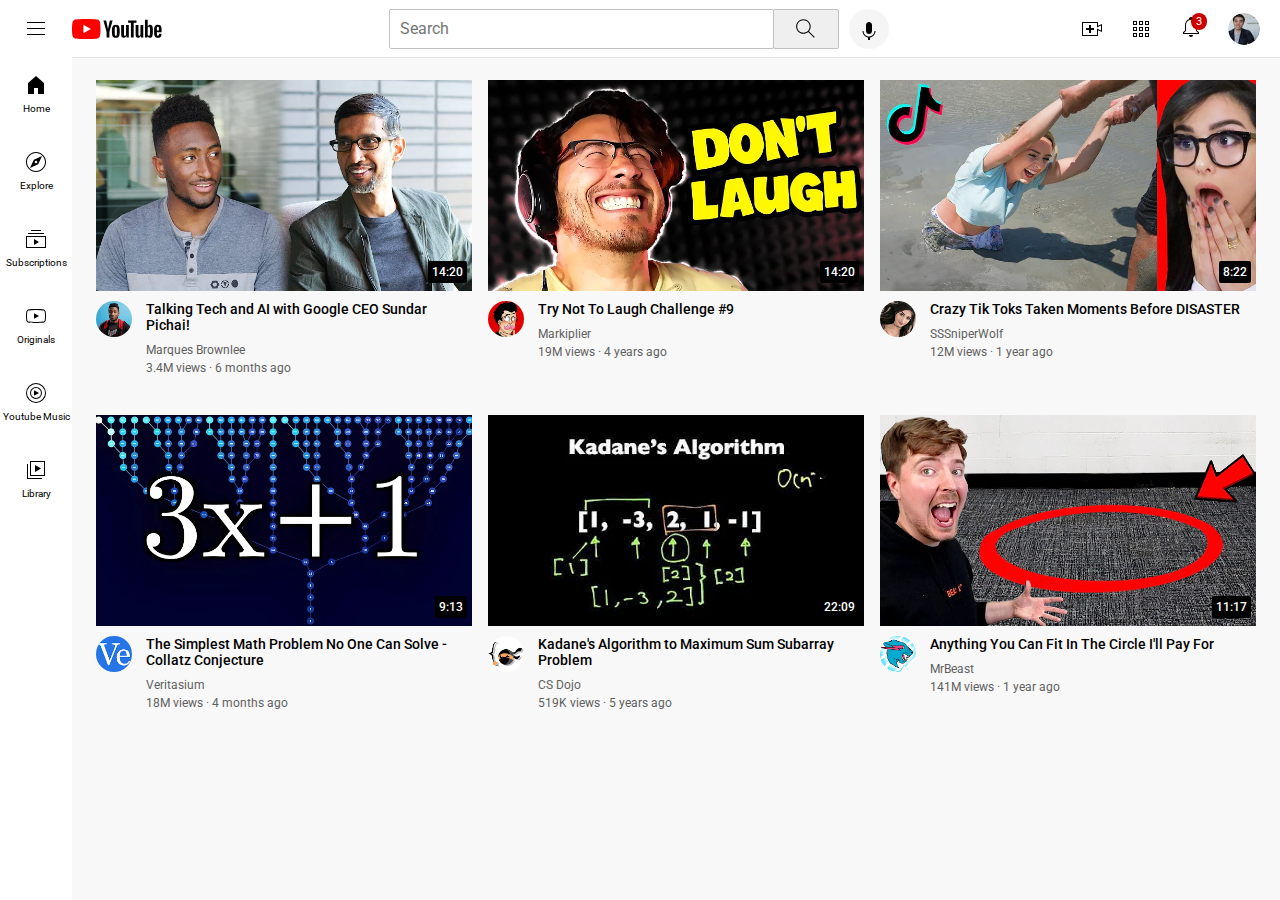
==== index.html @ e8c3b72e "Rename youtube.html to index.html" ====
<!DOCTYPE html>
<html lang="en">

<head>
  <title>Youtube.com clone</title>

  <link rel="preconnect" href="https://fonts.googleapis.com">
  <link rel="preconnect" href="https://fonts.gstatic.com" crossorigin>
  <link href="https://fonts.googleapis.com/css2?
    family=Montserrat:wght@400;700&family=Roboto:wght@400;500;700&display=swap" rel="stylesheet">
  <link rel="stylesheet" href="styles/video.css">
  <link rel="stylesheet" href="styles/header.css">
  <link rel="stylesheet" href="styles/general.css">
  <link rel="stylesheet" href="styles/sidebar.css">
</head>

<body>
  <div class="header">
    <div class="left-section">
      <img class="hamburger-menu" src="icons/hamburger-menu.svg">
      <img class="youtube-logo" src="icons/youtube-logo.svg">
    </div>

    <div class="sidebar">
      <div class="sidebar-link">
        <img src="icons/home.svg">
      <div>Home</div>
      </div>
      <div class="sidebar-link">
        <img src="icons/explore.svg">
        <div>Explore</div>
      </div>
      <div class="sidebar-link">
        <img src="icons/subscriptions.svg">
        <div>Subscriptions</div>
      </div>
      <div class="sidebar-link">
        <img src="icons/originals.svg">
        <div>Originals</div>
      </div>
      <div class="sidebar-link">
        <img src="icons/youtube-music.svg">
        <div>Youtube Music</div>
      </div>
      <div class="sidebar-link">
        <img src="icons/library.svg">
        <div>Library</div>
      </div>
    </div>

    <div class="middle-section">
      <input class="search-bar" placeholder="Search" type="text">
      <button class="search-button">
        <img class="search-icon" src="icons/search.svg">
        <div class="toolTip">Search</div>
      </button>

      <button class="voice-search-button">
        <img class="voice-search-icon" src="icons/voice-search-icon.svg">
        <div class="toolTip">Search with your voice</div>
      </button>

    </div>
    <divc class="right-section">

      <div class="upload-icon-container">
        <img class="upload-icons" src="icons/upload.svg">
        <div class="toolTip">Create</div>
      </div>
      
      <div class="youtube-apps">
        <img class="youtube-apps-icons" src="icons/youtube-apps.svg">
        <div class="toolTip">Youtube apps</div>
      </div>
     

      <div class="notifications-icon-container">
        <img class="notifications-icon" src="icons/notifications.svg">
        <div class="toolTip">Notifications</div>
        <div class="notifications-count">3</div>
      </div>

      <img class="current-user-picture" src="channel-picture/my-channel.jpeg">
  </div>

  <div class="video-grid">

    <div class="video-preview">

      <div class="thumbnail-row">
        <img class="thumbnail" src="thumbnails/thumbnail-1.webp">
        <div class="video-time">14:20</div>
      </div>


      <div class="video-info-grid">
        <div class="channel-picture">
          <img class="profile-picture" src="channel-picture/channel-1.jpeg">
        </div>
        <div class="video-info">
          <p class="Video-title">
            Talking Tech and AI with Google CEO Sundar Pichai!
          </p>
          <p class="video-author">Marques Brownlee

          </p>
          <p class="video-stats">3.4M views &#183; 6 months ago
          </p>
        </div>
      </div>
    </div>

    <div class="video-preview">

      <div class="thumbnail-row">
        <img class="thumbnail" src="thumbnails/thumbnail-2.webp">
        <div class="video-time">14:20</div>
      </div>
      <div class="video-info-grid">

        <div class="channel-picture">
          <img class="profile-picture" src="thumbnails/channel-2.jpeg">
        </div>

        <div class="video-info">
          <p class="Video-title">
            Try Not To Laugh Challenge #9
          </p>
          <p class="video-author">Markiplier

          </p>
          <p class="video-stats">19M views &#183; 4 years ago
          </p>
        </div>
      </div>
    </div>

    <div class="video-preview">

      <div class="thumbnail-row">
        <img class="thumbnail" src="thumbnails/thumbnail-3.webp">
        <div class="video-time">8:22</div>
      </div>

      <div class="video-info-grid">
        <div class="channel-picture">
          <img class="profile-picture" src="channel-picture/channel-3.jpeg">
        </div>
        <div class="video-info">
          <p class="Video-title">
            Crazy Tik Toks Taken Moments Before DISASTER
          </p>
          <p class="video-author">SSSniperWolf

          </p>
          <p class="video-stats">12M views &#183; 1 year ago
          </p>
        </div>
      </div>
    </div>

    <div class="video-preview">

      <div class="thumbnail-row">
        <img class="thumbnail" src="thumbnails/thumbnail-4.webp">
        <div class="video-time">9:13</div>
      </div>
      <div class="video-info-grid">

        <div class="channel-picture">
          <img class="profile-picture" src="channel-picture/channel-4.jpeg">
        </div>

        <div class="video-info">
          <p class="Video-title">
            The Simplest Math Problem No One Can Solve - Collatz Conjecture
          </p>
          <p class="video-author">Veritasium

          </p>
          <p class="video-stats">18M views &#183; 4 months ago
          </p>
        </div>
      </div>
    </div>

    <div class="video-preview">

      <div class="thumbnail-row">
        <img class="thumbnail" src="thumbnails/thumbnail-5.webp">
        <div class="video-time">22:09</div>
      </div>

      <div class="video-info-grid">
        <div class="channel-picture">
          <img class="profile-picture" src="channel-picture/channel-5.jpeg">
        </div>
        <div class="video-info">
          <p class="Video-title">
            Kadane's Algorithm to Maximum Sum Subarray Problem
          </p>
          <p class="video-author">CS Dojo

          </p>
          <p class="video-stats">519K views &#183; 5 years ago
          </p>
        </div>
      </div>
    </div>

    <div class="video-preview">

      <div class="thumbnail-row">
        <img class="thumbnail" src="thumbnails/thumbnail-6.webp">
        <div class="video-time">11:17</div>
      </div>
      <div class="video-info-grid">

        <div class="channel-picture">
          <img class="profile-picture" src="channel-picture/channel-6.jpeg">
        </div>

        <div class="video-info">
          <p class="Video-title">
            Anything You Can Fit In The Circle I&#39;ll Pay For
          </p>
          <p class="video-author">MrBeast

          </p>
          <p class="video-stats">141M views &#183; 1 year ago
          </p>
        </div>
      </div>
    </div>


  </div>


</body>

</html>
---- styles/video.css ----
.thumbnail {
  width: 100%;
  display: block;
}


.Video-title {
  text-decoration: none;
  margin-top: 0;
  color: black;
  font-size: 14px;
  font-weight: 500;
  line-height: 16px;
  margin-bottom: 10px;
}

.Video-title2 {
  text-decoration: none;
  margin-top: 12px;
  color: black;
  font-size: 14px;
  font-weight: 500;
  line-height: 16px;
  margin-bottom: 14px;
}



.video-info-grid {
  display: grid;
  grid-template-columns: 50px 1fr;

}

.channel-picture {

  vertical-align: top;

}

.profile-picture {
  width: 36px;
  border-radius: 50px;
}

.thumbnail-row {
  margin-bottom: 10px;
  position: relative;
}

.video-stats {
  font-size: 12px;
  color: rgb(96, 96, 96);
}

.video-author {
  font-size: 12px;
  color: rgb(96, 96, 96);
  margin-bottom: 4px;
}

.video-grid {
  display: grid;
  grid-template-columns: 1fr 1fr 1fr;
  column-gap: 16px;
  row-gap: 40px;
}
@media (max-width: 750px){
.video-grid{
  grid-template-columns: 1fr 1fr;
}

}

.video-time{
  font-family: Roboto, Arial;
  font-size: 12px;
  font-weight: 500;
  padding-left: 4px;
  padding-right: 4px;
  padding-top: 4px;
  border-radius: 2px;
  padding-bottom: 4px;
  background-color: black;
  color: white;
  position: absolute;
  bottom: 8px;
  right: 5px;
}
---- styles/header.css ----
.header{
  height: 57px;
  display: flex;
  flex-direction: row;
  justify-content: space-between;
  z-index: 100;

  position: fixed;
  top: 0;
  left: 0;
  right: 0;
  background-color: white;
  border-bottom-width: 1px;
  border-bottom-style: solid;
  border-bottom-color: rgb(228 , 228, 228); 
}
.left-section{
  align-items: center;
  display: flex;
 
}
.middle-section{
  flex: 1;
  text-align: center;
  margin-left: 70px;
  max-width: 500px;
  align-items: center;
  display: flex;
}
.right-section{
  width: 180px;
  margin-left: 35px;
  margin-right: 20px;
  display: flex;
  align-items: center;
  justify-content: space-between;
  flex-shrink: 0;
}
.hamburger-menu {
  height: 24px;
  margin-right: 24px;
  margin-left:  24px;

}
.youtube-logo{
  height: 20px;
}
.search-bar{
flex: 1;
height: 36px;
padding-left: 10px;
font-size: 16px;
border-width: 1px;
border-style: solid;
border-color: rgb(192, 192, 192);
border-radius: 2px;
box-shadow: inset 1px 2px 3px rgba(0,0,0,0.05 green, blue, alpha);
width: 0;
}
.search-bar::placeholder{
  font-family:  Roboto, Arial;
  font-size: 16px;
}
.search-icon{
  height: 25px; 
}

.search-button{
  height: 40px;
  width: 66px;
  border-color: rgb(192, 192, 192);
  border-style: solid;
  box-shadow: inset 1px 2px 3px rgba(0,0,0,0.05 green, blue, alpha);
  border-width: 1px;
  border-radius: 2px;
  margin-left: -1px;
  margin-right: 10px;
  position: relative;
}


.voice-search-button{
  height: 40px;
  width: 40px;
  border-radius: 20px;
  border: none;
  background-color: rgb(245, 245, 245);
}

.voice-search-icon{
  height: 24px;
  margin-top: 4px;
 }

 .upload-icons{
  height: 24px;
 }
 .youtube-apps-icons{
  height: 24px;
 }

 .current-user-picture{
  height: 32px;
  border-radius: 16px;

 }

 .notifications-icon{
  height: 24px;
 }

 .notifications-count{
  font-family: Roboto, Arial;
  font-size: 11px;
  border-radius: 10px;
  position: absolute;
  background-color:rgb(204, 0, 0);
  color: white;
  padding-left: 5px;
  padding-right: 5px;
  padding-top: 2px;
  padding-bottom: 2px;
  top: -2px;
  right: -4px;
 }
 .notifications-icon-container{
  position: relative;
 }

 .search-button .toolTip, 
 .voice-search-button .toolTip,
 .upload-icon-container .toolTip,
 .youtube-apps .toolTip,
 .notifications-icon-container .toolTip{
  font-family: Roboto, Arial;
  position: absolute;
  background-color: gray;
  color: white;
  padding-top: 4px;
  padding-bottom: 4px;
  padding-left:8px ;
  padding-right: 8px;
  border-radius: 2px;
  font-size: 12px;
  bottom: -30px;
  opacity: 0;
  transition: opacity 0.15s;
  pointer-events: none;
  white-space: nowrap;
 }

 .search-button:hover .toolTip,
 .voice-search-button:hover .toolTip,
 .upload-icon-container:hover .toolTip,
 .youtube-apps:hover .toolTip,
 .notifications-icon-container:hover .toolTip{
  opacity: 1;
 }

 .search-button, .voice-search-button, .upload-icon-container, .youtube-apps{
  display: flex;
  justify-content: center;
  align-items: center;
 }
---- styles/general.css ----
p {
  font-family: Roboto, Arial, sans-serif;
  margin-top: 0;
  margin-bottom: 0;
}

body{
  margin: 0;
  padding-top: 80px;
  padding-left: 96px;
  padding-right: 24px;
  background-color: rgb(248, 248, 248);
}
---- styles/sidebar.css ----
.sidebar{

  position: fixed;
  left: 0;
  bottom: 0;
  top: 55px; 
  background-color: white;
  width: 72px;
  z-index: 200;
}
.sidebar-link{
  height: 76px;
  margin-bottom: 1px;
  display: flex;
  justify-content: center;
  align-items: center;
  flex-direction: column;
  cursor: pointer;
}
.sidebar-link:hover{
  background-color: lightgray;
}

.sidebar-link img{
  height: 24px;

}

.sidebar-link div{
  font-family: Roboto, Arial;
  font-size: 10px;
  margin-top: 6px;
}
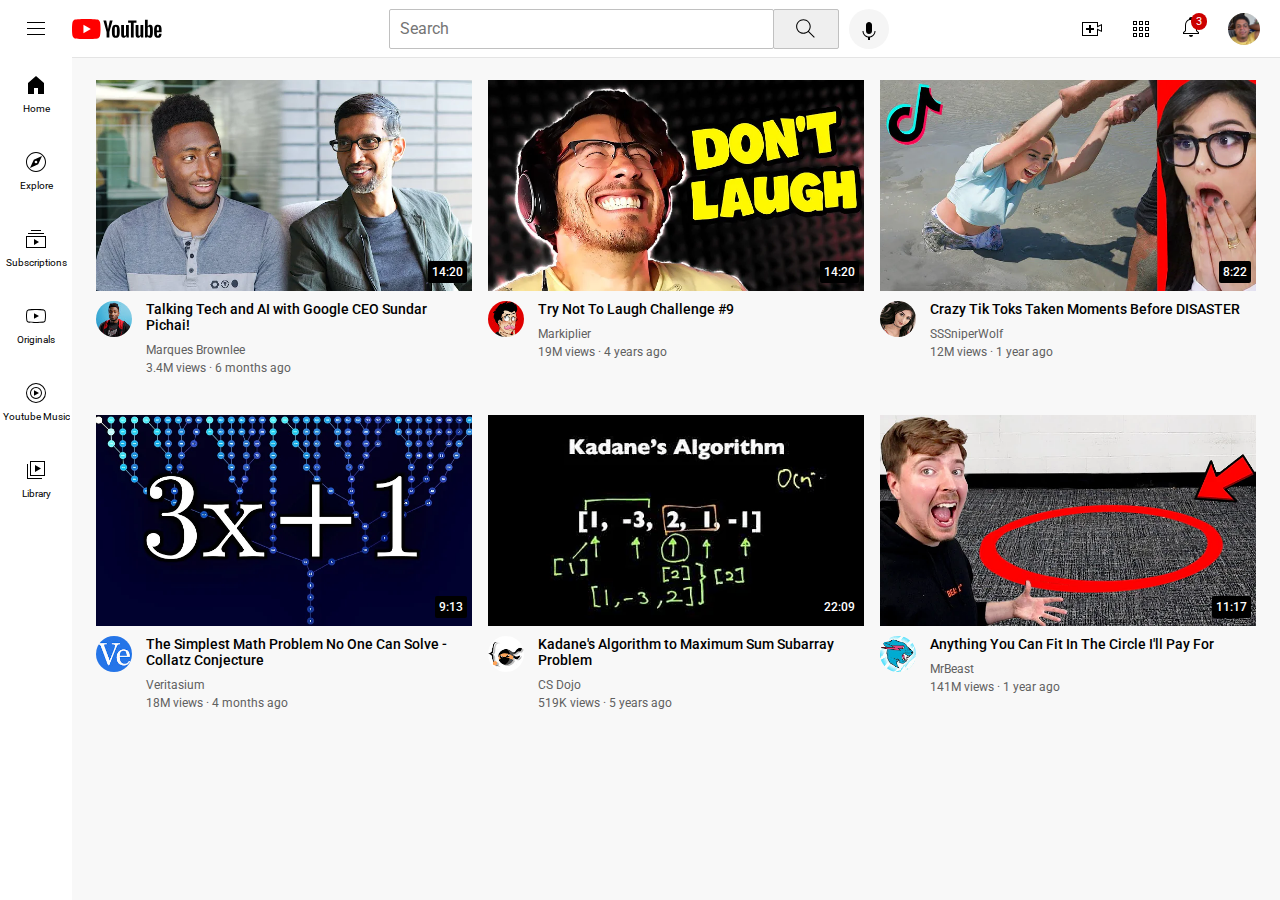
==== commit ba344fb8: "Add files via upload" ====
--- a/index.html
+++ b/index.html
@@ -80,7 +80,7 @@
         <div class="notifications-count">3</div>
       </div>
 
-      <img class="current-user-picture" src="channel-picture/my-channel.jpeg">
+      <img class="current-user-picture" src="channel-picture/profile.jpg">
   </div>
 
   <div class="video-grid">
@@ -239,4 +239,4 @@
 
 </body>
 
-</html>
+</html>